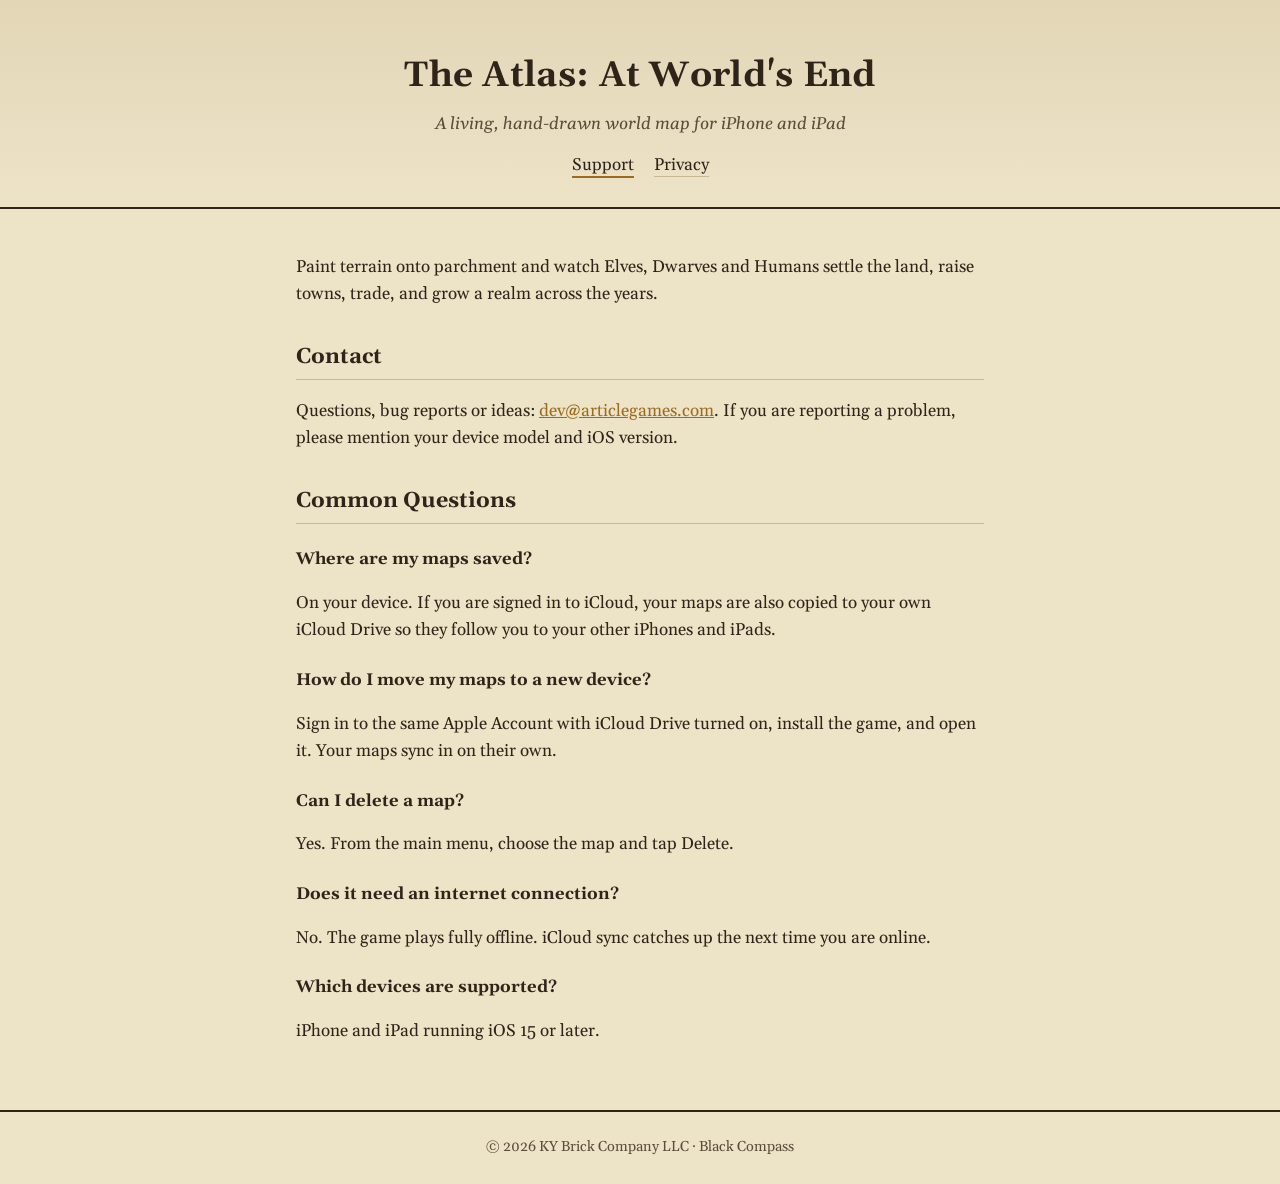
==== index.html @ 2baeea37 "Support and privacy pages for The Atlas: At World's End" ====
<!doctype html>
<html lang="en">
<head>
<meta charset="utf-8">
<meta name="viewport" content="width=device-width, initial-scale=1">
<title>The Atlas: At World's End · Support</title>
<meta name="description" content="Support for The Atlas: At World's End, a hand-drawn world-map builder for iPhone and iPad.">
<link rel="preconnect" href="https://fonts.googleapis.com">
<link rel="preconnect" href="https://fonts.gstatic.com" crossorigin>
<link href="https://fonts.googleapis.com/css2?family=Gelasio:ital,wght@0,400;0,600;1,400&display=swap" rel="stylesheet">
<link rel="stylesheet" href="style.css">
</head>
<body>
<header>
  <h1>The Atlas: At World's End</h1>
  <p>A living, hand-drawn world map for iPhone and iPad</p>
  <nav><a href="./" aria-current="page">Support</a><a href="privacy.html">Privacy</a></nav>
</header>
<main>
  <p>Paint terrain onto parchment and watch Elves, Dwarves and Humans settle the land,
  raise towns, trade, and grow a realm across the years.</p>

  <h2>Contact</h2>
  <p>Questions, bug reports or ideas: <a href="mailto:dev@articlegames.com">dev@articlegames.com</a>.
  If you are reporting a problem, please mention your device model and iOS version.</p>

  <h2>Common Questions</h2>

  <h3>Where are my maps saved?</h3>
  <p>On your device. If you are signed in to iCloud, your maps are also copied to your own
  iCloud Drive so they follow you to your other iPhones and iPads.</p>

  <h3>How do I move my maps to a new device?</h3>
  <p>Sign in to the same Apple Account with iCloud Drive turned on, install the game, and
  open it. Your maps sync in on their own.</p>

  <h3>Can I delete a map?</h3>
  <p>Yes. From the main menu, choose the map and tap Delete.</p>

  <h3>Does it need an internet connection?</h3>
  <p>No. The game plays fully offline. iCloud sync catches up the next time you are online.</p>

  <h3>Which devices are supported?</h3>
  <p>iPhone and iPad running iOS 15 or later.</p>
</main>
<footer>© 2026 KY Brick Company LLC · Black Compass</footer>
</body>
</html>
---- style.css ----
:root{--parchment:#EDE3C7;--parchment-dk:#E2D6B6;--ink:#2E241A;--ink-soft:#5b4d3b;--rule:#c9b894;--gold:#9c6b1f}
*{box-sizing:border-box}
body{margin:0;background:var(--parchment);color:var(--ink);font-family:"Gelasio",Georgia,serif;line-height:1.6;font-size:17px}
header{text-align:center;padding:48px 16px 28px;border-bottom:2px solid var(--ink);background:linear-gradient(180deg,var(--parchment-dk),var(--parchment))}
header h1{margin:0;font-size:2.2rem;letter-spacing:.3px}
header p{margin:.4rem 0 0;color:var(--ink-soft);font-style:italic}
nav{margin-top:14px}
nav a{color:var(--ink);margin:0 10px;text-decoration:none;border-bottom:1px solid var(--rule)}
nav a[aria-current]{border-bottom:2px solid var(--gold)}
main{max-width:720px;margin:0 auto;padding:28px 16px 48px}
h2{font-size:1.35rem;border-bottom:1px solid var(--rule);padding-bottom:.25rem;margin-top:2rem}
h3{font-size:1.05rem;margin:1.4rem 0 .2rem}
a{color:var(--gold)}
.muted{color:var(--ink-soft);font-style:italic}
footer{text-align:center;color:var(--ink-soft);font-size:.9rem;padding:24px 16px;border-top:2px solid var(--ink)}
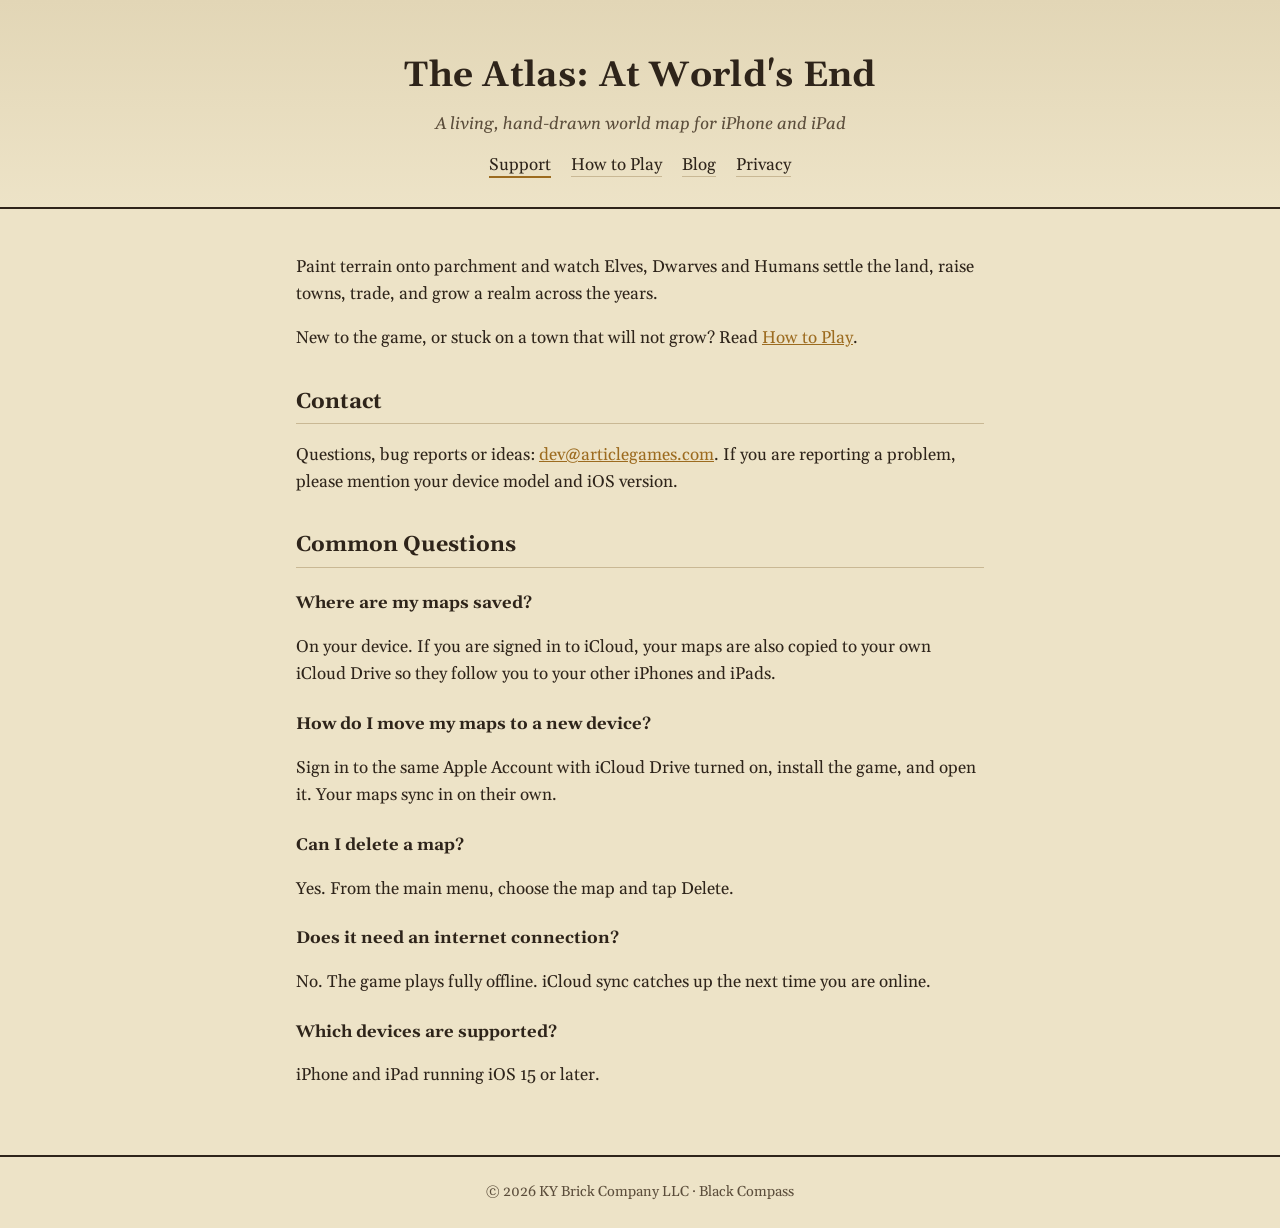
==== commit 7b0ebf7d: "Add How to Play page with screenshots, and a plain-HTML blog How to Play covers painting, land, peop" ====
--- a/index.html
+++ b/index.html
@@ -14,11 +14,12 @@
 <header>
   <h1>The Atlas: At World's End</h1>
   <p>A living, hand-drawn world map for iPhone and iPad</p>
-  <nav><a href="./" aria-current="page">Support</a><a href="privacy.html">Privacy</a></nav>
+  <nav><a href="./" aria-current="page">Support</a><a href="how-to-play.html">How to Play</a><a href="blog/">Blog</a><a href="privacy.html">Privacy</a></nav>
 </header>
 <main>
   <p>Paint terrain onto parchment and watch Elves, Dwarves and Humans settle the land,
   raise towns, trade, and grow a realm across the years.</p>
+  <p>New to the game, or stuck on a town that will not grow? Read <a href="how-to-play.html">How to Play</a>.</p>
 
   <h2>Contact</h2>
   <p>Questions, bug reports or ideas: <a href="mailto:dev@articlegames.com">dev@articlegames.com</a>.
--- a/style.css
+++ b/style.css
@@ -13,3 +13,21 @@
 a{color:var(--gold)}
 .muted{color:var(--ink-soft);font-style:italic}
 footer{text-align:center;color:var(--ink-soft);font-size:.9rem;padding:24px 16px;border-top:2px solid var(--ink)}
+.toc{columns:2;column-gap:24px;padding-left:1.2rem}
+@media (max-width:520px){.toc{columns:1}}
+table{width:100%;border-collapse:collapse;margin:.6rem 0 1rem;font-size:.95rem}
+th,td{text-align:left;vertical-align:top;padding:7px 8px;border-bottom:1px solid var(--rule)}
+th{border-bottom:2px solid var(--ink);font-weight:600}
+.face{display:inline-block;width:14px;height:14px;border-radius:50%;border:1.5px solid var(--ink);vertical-align:-2px;margin-right:4px}
+.face.happy{background:#5f9a3a}.face.neutral{background:#e2b93b}.face.sad{background:#d9782d}
+.face.starving{background:#b83a2e}.face.withering{background:#2e241a}
+.faces td:first-child{white-space:nowrap}
+.posts{list-style:none;padding:0}
+.posts li{padding:14px 0;border-bottom:1px solid var(--rule)}
+.posts time{display:block;color:var(--ink-soft);font-size:.9rem}
+.posts a{font-size:1.15rem;font-weight:600}
+.posts p{margin:.2rem 0 0}
+figure{margin:1rem 0 1.4rem;text-align:center}
+figure img,figure video{max-width:100%;height:auto;border:2px solid var(--ink);border-radius:10px}
+figure.phone img,figure.phone video{max-width:min(100%,360px)}
+figcaption{color:var(--ink-soft);font-style:italic;font-size:.92rem;margin-top:.35rem}
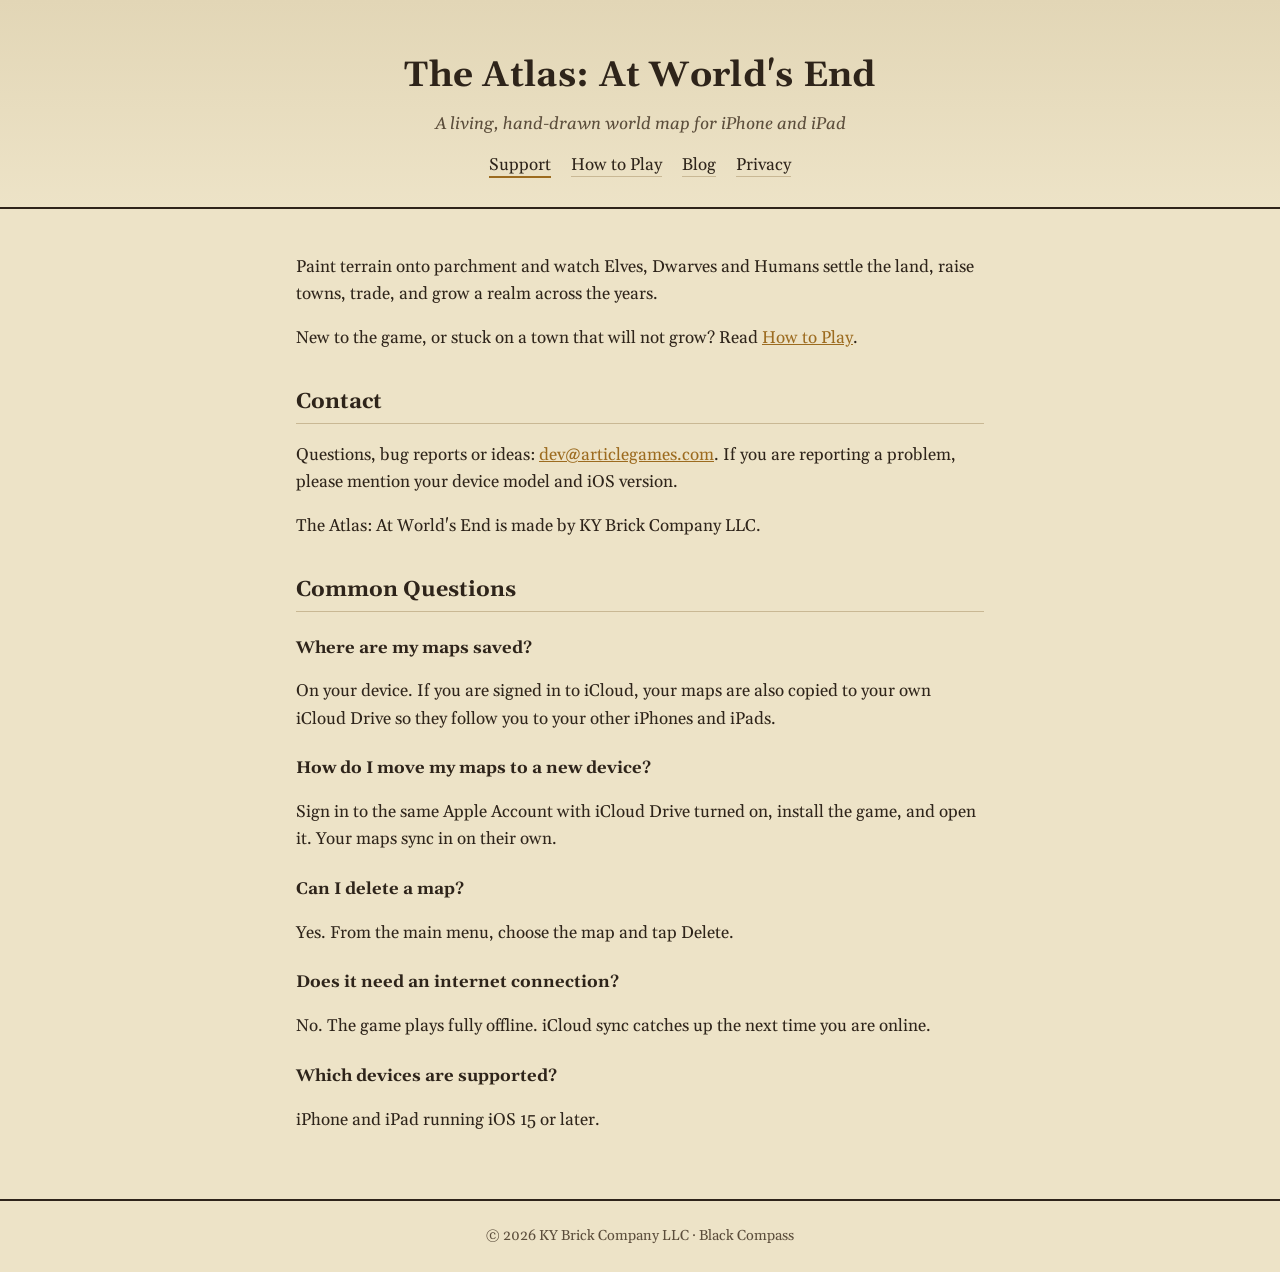
==== commit 45ea8cab: "Name the company that makes the game on the home page" ====
--- a/index.html
+++ b/index.html
@@ -24,6 +24,7 @@
   <h2>Contact</h2>
   <p>Questions, bug reports or ideas: <a href="mailto:dev@articlegames.com">dev@articlegames.com</a>.
   If you are reporting a problem, please mention your device model and iOS version.</p>
+  <p>The Atlas: At World's End is made by KY Brick Company LLC.</p>
 
   <h2>Common Questions</h2>
 
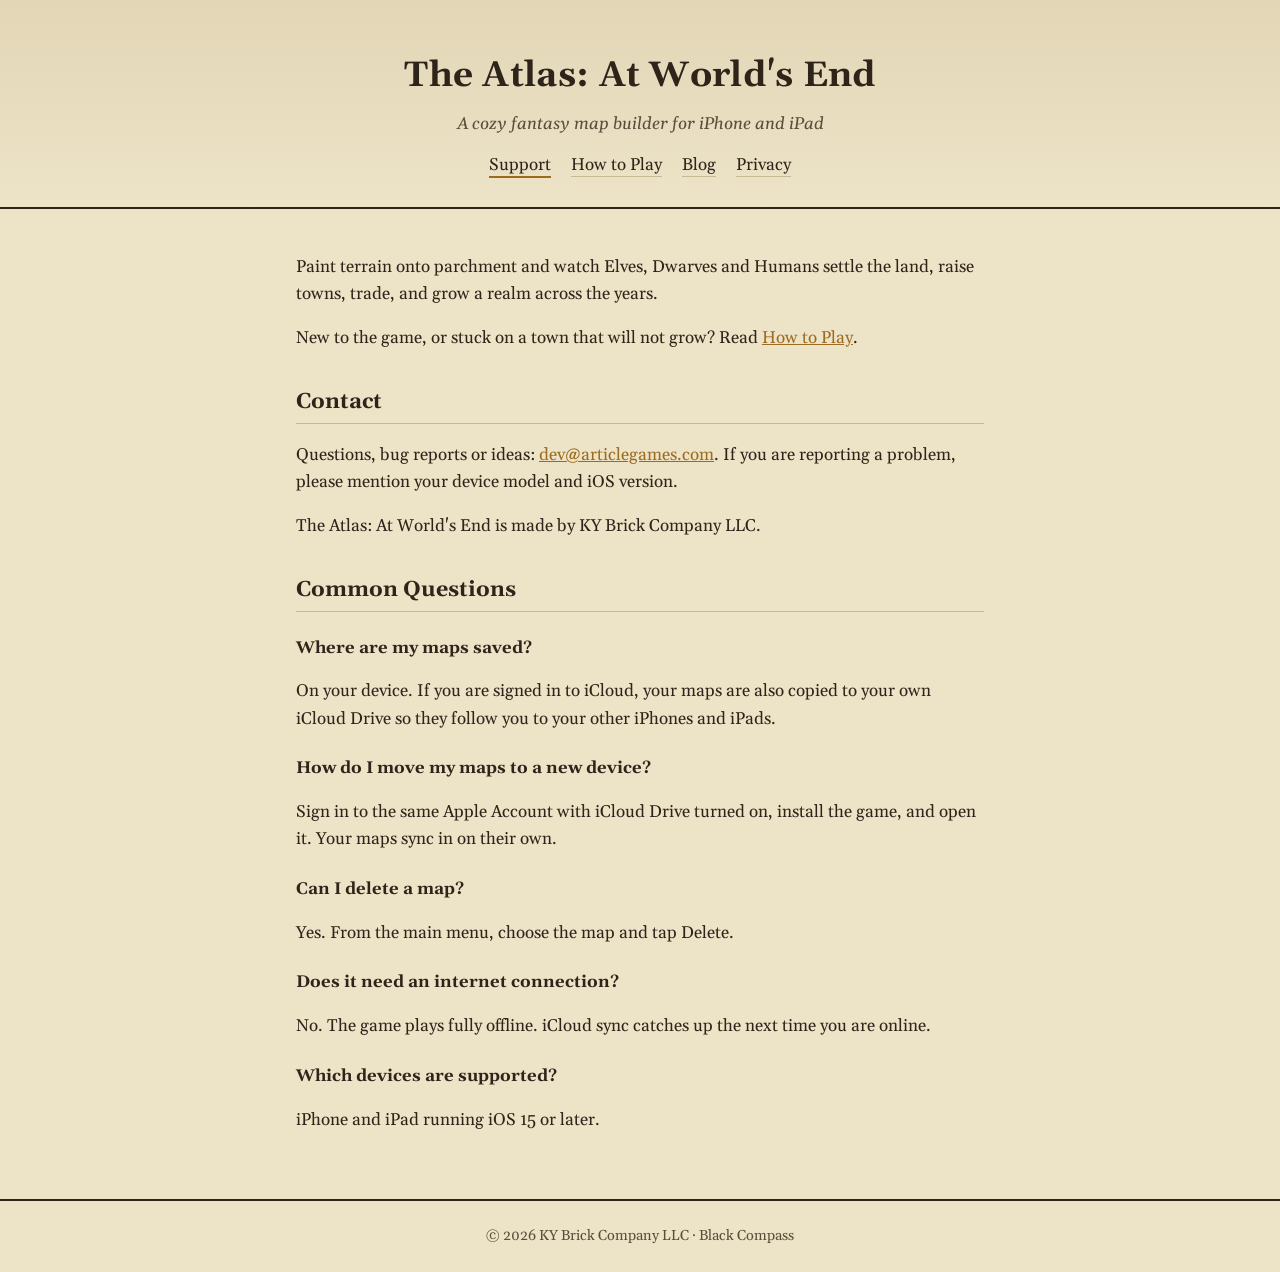
==== commit 48f1e7f8: "Support page: tagline reads "a cozy fantasy map builder" to match the game" ====
--- a/index.html
+++ b/index.html
@@ -4,7 +4,7 @@
 <meta charset="utf-8">
 <meta name="viewport" content="width=device-width, initial-scale=1">
 <title>The Atlas: At World's End · Support</title>
-<meta name="description" content="Support for The Atlas: At World's End, a hand-drawn world-map builder for iPhone and iPad.">
+<meta name="description" content="Support for The Atlas: At World's End, a cozy fantasy map builder for iPhone and iPad.">
 <link rel="preconnect" href="https://fonts.googleapis.com">
 <link rel="preconnect" href="https://fonts.gstatic.com" crossorigin>
 <link href="https://fonts.googleapis.com/css2?family=Gelasio:ital,wght@0,400;0,600;1,400&display=swap" rel="stylesheet">
@@ -13,7 +13,7 @@
 <body>
 <header>
   <h1>The Atlas: At World's End</h1>
-  <p>A living, hand-drawn world map for iPhone and iPad</p>
+  <p>A cozy fantasy map builder for iPhone and iPad</p>
   <nav><a href="./" aria-current="page">Support</a><a href="how-to-play.html">How to Play</a><a href="blog/">Blog</a><a href="privacy.html">Privacy</a></nav>
 </header>
 <main>
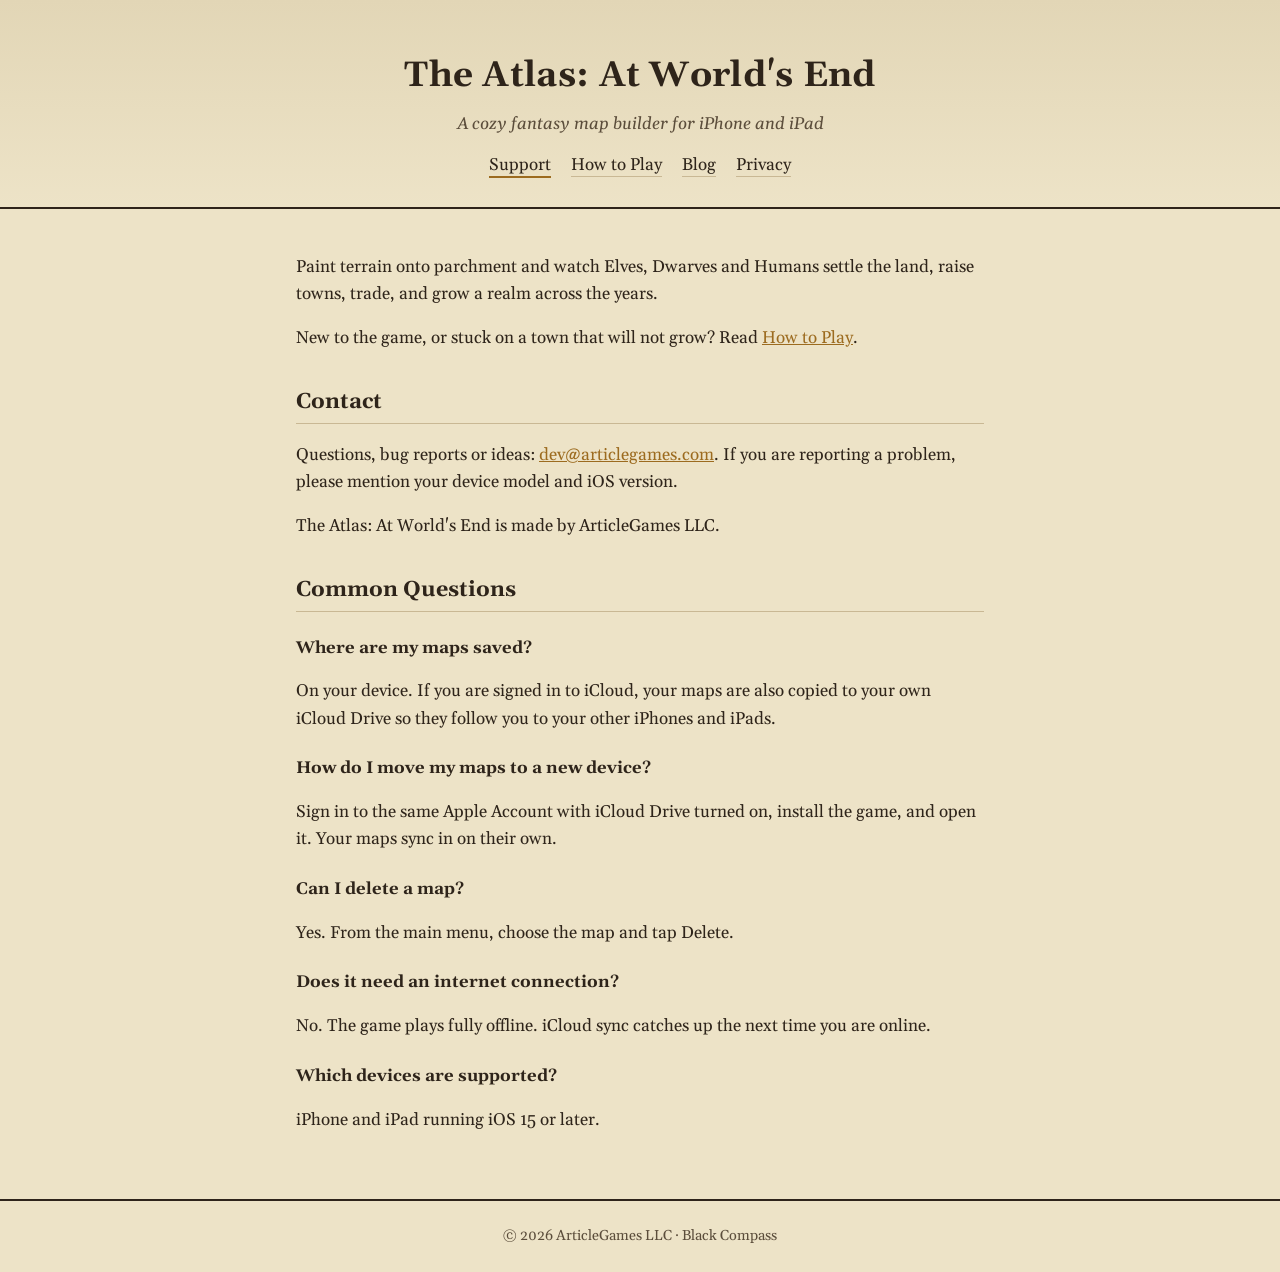
==== commit de369505: "chore: the game is made by ArticleGames LLC (was KY Brick Company LLC)" ====
--- a/index.html
+++ b/index.html
@@ -24,7 +24,7 @@
   <h2>Contact</h2>
   <p>Questions, bug reports or ideas: <a href="mailto:dev@articlegames.com">dev@articlegames.com</a>.
   If you are reporting a problem, please mention your device model and iOS version.</p>
-  <p>The Atlas: At World's End is made by KY Brick Company LLC.</p>
+  <p>The Atlas: At World's End is made by ArticleGames LLC.</p>
 
   <h2>Common Questions</h2>
 
@@ -45,6 +45,6 @@
   <h3>Which devices are supported?</h3>
   <p>iPhone and iPad running iOS 15 or later.</p>
 </main>
-<footer>© 2026 KY Brick Company LLC · Black Compass</footer>
+<footer>© 2026 ArticleGames LLC · Black Compass</footer>
 </body>
 </html>
